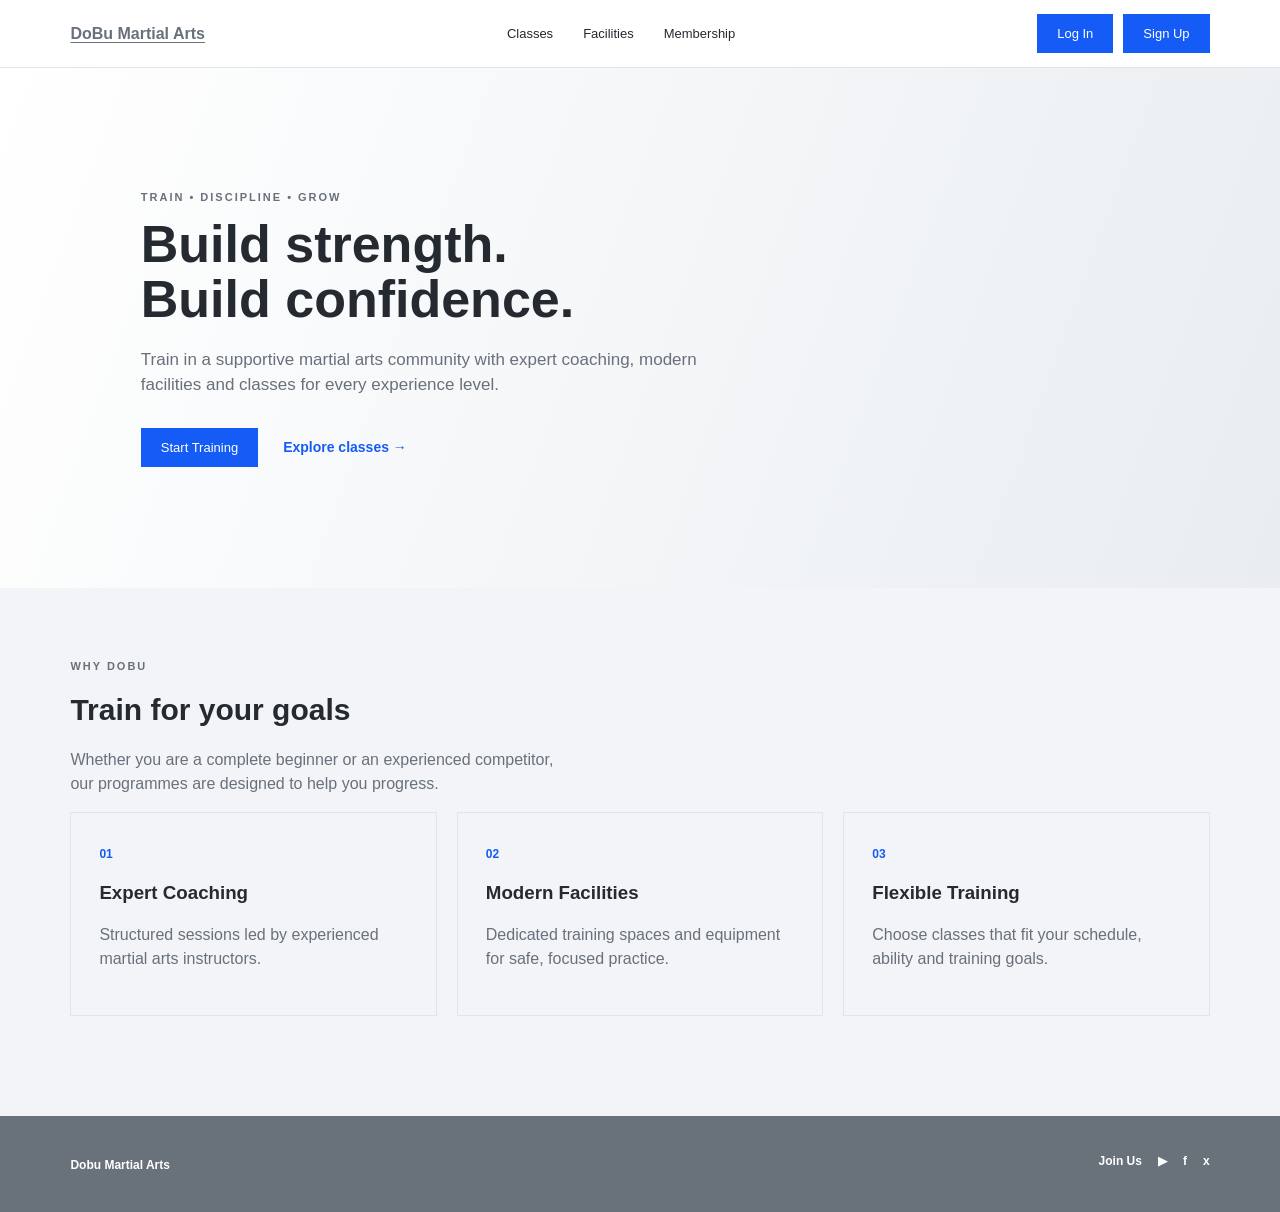
==== index.html @ 9a2881cd "Initial commit" ====
<!DOCTYPE html>
<html lang="en">

<head>
    <meta charset="UTF-8">
    <meta name="viewport" content="width=device-width, initial-scale=1.0">
    <title>Dobu Martial Arts</title>
    <link rel="stylesheet" href="style.css">
    <script src="script.js" defer></script>
</head>

<body>
    <header>
        <a class="brand" href="index.html">DoBu Martial Arts</a>
        <nav>
            <a href="classes.html">Classes</a>
            <a href="facilities.html">Facilities</a>
            <a href="membership.html">Membership</a>
        </nav>
        <div class=headerAccount>
            <a class="btn" href="login.html" id="login">Log In</a>
            <a class="btn" href="signup.html" id="signup">Sign Up</a>
            <a class="btnAccount" href=account.html id="account"> Account</a>
        </div>
    </header>
    <main>
        <section class="hero">
            <div>
                <p class="lightText"> TRAIN • DISCIPLINE • GROW </p>
                <h1>Build strength.<br>Build confidence.</h1>
                <p class="heroText">Train in a supportive martial arts community with expert coaching, modern facilities
                    and classes for every experience level.</p>
                <div class="heroBtn">
                    <a class="btn" href="signup.html">Start Training</a>
                    <a class="textLink" href="classes.html">Explore classes →</a>
                </div>
        </section>

        <section>
            <div class="sectionHeading">
                <div>
                    <p class="lightText">WHY DOBU</p>
                    <h2> Train for your goals</h2>
                </div>
            <p>Whether you are a complete beginner or an experienced competitor, our programmes are designed to help you
                progress.</p>
            </div>
            <div class="cardGrid three">
                <article class="infoCard"><span class="cardNumber">01</span>
                    <h3>Expert Coaching</h3>
                    <p>Structured sessions led by experienced martial arts instructors.</p>
                </article>
                <article class="infoCard"><span class="cardNumber">02</span>
                    <h3>Modern Facilities</h3>
                    <p>Dedicated training spaces and equipment for safe, focused practice.</p>
                </article>
                <article class="infoCard"><span class="cardNumber">03</span>
                    <h3>Flexible Training</h3>
                    <p>Choose classes that fit your schedule, ability and training goals.</p>
                </article>
            </div>
        </section>

    </main>
    <footer>
        <div class="footerLeft">
            <strong> Dobu Martial Arts</strong>
        </div>
        <div class="footerRight">
            <div class="socials">
                <strong>Join Us</strong>
                <a href="https://www.youtube.com">▶</a>
                <a href="https://www.facebook.com">f</a>
                <a href="https://www.x.com">x</a>
            </div>
        </div>
    </footer>
</body>

</html>
---- style.css ----
* {
    box-sizing: border-box;
}

:root {
    /* Primary */
    --color-primary: #145CF5;
    --color-primary-dark: #0D49C7;
    --color-primary-light: #EAF1FF;

    /* Backgrounds */
    --color-background: #F2F4F7;
    --color-surface: #FFFFFF;
    --color-surface-alt: #E9EDF1;

    /* Text */
    --color-text: #252A30;
    --color-text-secondary: #68717B;
    --color-text-light: #FFFFFF;

    /* Borders */
    --color-border: #E1E5E9;
    --color-border-dark: #C9CED4;

    /* Footer */
    --color-footer: #69717A;
    --color-footer-dark: #555D65;

}

html {
    scroll-behavior: smooth;
}

body {
    margin: 0;
    background: var(--color-background);
    color: var(--color-text);
    font-family: Arial, Helvetica, sans-serif;
    line-height: 1.5
}

header{
    height: 68px;
    background: var(--color-surface);
    border-bottom: 1px solid var(--color-border);
    display: flex;
    align-items: center;
    padding: 0 5.5%;
    gap: 32px;
    position: sticky;
    top: 0;
    z-index: 10;
}

header nav{
    display: flex;
    gap: 30px;
    margin: auto;
    font-size: 13px
}

header nav a , footer a{
    color: inherit;
    text-decoration: none
}

header nav a:hover, header nav a:active{
    font-weight: bold;
}

.headerAccount{
    display: flex;
    gap: 10px;
}

.btn{
    display: inline-block;
    border: 1px solid var(--color-primar);
    background: var(--color-primary);
    color: var(--color-text-light) !important;
    padding: 10px 20px;
    text-decoration: none;
    font-size: 13px;
    cursor: pointer;
}

.btn:hover {
    background: var(--color-primary-dark);
    border-color: var(--color-primary-dark);
    color: var(--color-text-light)
}

.btnAccount{
    background: inherit;
    color: var(--color-text);
    padding: 10px 20px;
    font-size: 16px;
    display:none;
}

.btnAccount:hover{
    text-decoration: underline;
}

.brand{
    font-weight: 700;
    color: var(--color-text-secondary);
    text-decoration: underline;
    text-underline-offset: 3px;
    white-space: nowrap
}

footer {
    background: var(--color-footer);
    color: var(--color-text-light);
    padding: 36px 5.5%;
    margin-top: 30px;

    display: flex;
    justify-content: space-between;
    align-items: flex-start;
}

.footerleft {
    border-right: 1px solid var(--color-footer-dark);
}

.footerright {
    display: flex;
    justify-content: space-between;
    align-items: flex-start;
    gap: 50px;
}

footer strong {
    font-size: 12px;
}

footer a {
    font-size: 12px;
}

.socials {
    display: flex;
    justify-content: space-between;
    align-items: flex-start;
    gap: 16px;
    font-weight: 700;
}

.socials a {
    display: inline;
    font-size: 12px;
}

.hero {
    margin: 0 !important;
    min-width: 100% !important;
    min-height: 520px;
    display: flex;
    align-items: center;
    padding: 80px 11%;
    background: linear-gradient(110deg, var(--color-surface) , var(--color-surface-alt))
}


.lightText {
    font-size: 11px;
    letter-spacing: 2px;
    font-weight: 700;
    color: var(--color-text-secondary);
    margin: 0 0 12px
}

.hero h1, .pageIntro h1 {
    font-size: 52px;
    line-height: 1.05;
    margin: 0 0 20px;
    color: var(--color-text)
}

.heroText {
    font-size: 17px;
    color: var(--color-text-secondary);
    max-width: 580px
}

.heroBtn{
    display: flex;
    align-items: center;
    gap: 25px;
    margin-top: 30px
}

.textLink {
    color: var(--color-primary);
    text-decoration: none;
    font-weight: 700;
    font-size: 14px
}

section , .page{
    padding: 70px 5.5%;
    max-width: 1280px;
    margin: auto;
}

.sectionHeading h2 {
    margin: 0;
    font-size: 30px
}
.sectionHeading p {
    max-width: 500px;
    color: var(--color-text-secondary)
}

.cardGrid {
    display: grid;
    gap: 20px
}

.cardGrid.three {
    grid-template-columns: repeat(3, 1fr)
}

.infoCard,.classCard,.facilityCard,.priceCard,.authCard,.instructorCard {
    background: var(--color-background);
    border: 1px solid var(--color-border);
}

.infoCard {
    padding: 28px
}

.infoCard h3{
    margin: 14px 0 8px
}

.infoCard p,
.classCard p,
.facilityCard p,
.priceCard p {
    color: var(--color-text-secondary)
}

.cardNumber {
    color: var(--color-primary);
    font-weight: 700;
    font-size: 12px;
}

.pageIntro h1{
    font-size:42px;
}

.pageIntro P:last-child {
    color: var(--color-text-secondary);
}

.classStrip {
    display: grid;
    grid-template-columns: repeat(4, 1fr);
    gap: 8px;
    margin-bottom: 75px
}

.classCard {
    display:flexbox;
    padding: 22px 14px;
    min-height: 185px
}

.classIcon {
    font-size: 28px;
    margin-bottom: 15px
}

.classCard h3 {
    font-size: 17px;
    margin: 0 0 10px
}

.classCard a {
    font-size: 12px;
    color: var(--color-primary);
    text-decoration: none;
    font-weight: 700;
    margin-top: auto;
}

.timetableSection{
    max-width: 1000px;
    margin: auto
}

.centered {
    text-align: center;
    display: block
}

.centered p {
    margin: 10px auto 30px
}

.tableWrap {
    overflow-x: auto;
    background: var(--color-background);
    border: 1px solid var(--color-border);
}

.tableWrap table {
    width: 100%;
    border-collapse: collapse;
    min-width: 700px
}

.tableWrap th,.tableWrap td{
    padding: 17px;
    border-bottom: 1px solid var(--color-border);
    border-right: 1px solid var(--color-border);
    text-align: center;
    font-size: 13px;
}

.tableWrap thead th{
    background: var(--color-border-dark)
}

.tableWrap tbody th{
    text-align: left;
}

.tableWrap small{
    color: var(--color-text-secondary)
}

.facilityGrid {
    display: grid;
    grid-template-columns: 1fr 1fr;
    gap: 36px 20px
}

.facilityCard {
    display: grid;
    grid-template-columns: 1fr;
    overflow: hidden;
    border-color: var(--color-border-dark);
    border-width: 3px;
}

.facilityImage{
    height: 230px;
    width: 100%;
    display: flex;
    align-items: center;
    justify-content: center;
    font-weight: 700;
    letter-spacing: 2px;
    color: var(--color-background);
    background: var(--color-footer);
    object-fit:cover;

}

.facilityCard div:last-child {
    padding: 24px;
}

.facilityCard h2{
    margin:  0 0 0px;
}

.pricingGrid {
    display: grid;
    grid-template-columns: repeat(3, 1fr);
    gap: 20px
}

.priceCard {
    padding: 32px
}

.priceCard:hover {
    border: 2px solid var(--color-primary)
}

.priceCard h2 {
    font-size: 34px;
    margin: 8px 0
}

.priceCard h2 span{
    font-size: 13px;
    color: var(--color-text-secondary);
    font-weight: 400
}

.priceCard ul , .instructorDetails ul{
    padding-left: 20px;
    min-height: 115px;
}

.priceCard li , .instructorDetails li{
    margin: 9px 0
}

.authPage{
    min-height: calc(100vh - 68px);
    display: flex;
    justify-content: center;
    align-items: center;
    padding: 50px 20px
}

.authCard{
    width: min(440px, 100%);
    padding: 35px
}

.authCard h1{
    margin-top: 0px;
}

.authCard label{
    display: block;
    font-size: 13px;
    font-weight: 700;
    margin: 18px 0
}

.authCard input, .authCard select{
    width: 100%;
    display: block;
    margin-top: 7px;
    padding: 12px;
    border: 1px solid var(--color-border);
    background: var(--color-background);
    font: inherit

}

.authCard .bth{
    width: 100%;
    margin-top: 10px;
}

.authNote{
    text-align: center;
    font-size: 13px;
    color: var(--color-text-secondary);
}

.authNote a {
    color: var(--color-primary)
}

.instructorsSection{
    margin-top: 80px;
    padding-top: 70px;
    border-top: 1px solid var(--color-border);
}

.instructorGrid{
    display: grid;
    grid-template-columns: repeat(1, 1fr);
    gap: 20px;
}

.instructorCard{
    display: flex;
    align-items: center;
    min-height: 220px;

}

.instructorImage{
    width: 100%;
    max-width: 300px;
    height: 300px;
    object-fit: cover;
    border-radius: 10px;
    display: block;
    margin: 0 auto 15px;
}
.instructor{
    width: 40%;
    text-align: center;
}

.instructor span{
    display: block;
    font-weight: 600;

}
.instructorInfo{
    flex: 1;
    padding:24;
}

.instructorRole{
    margin: 0 0 6px;
    color: var(--color-primary);
    font-size: 10px;
    font-weight: 700;
    letter-spacing: 1.5px;
}

.instructorInfo h3{
    margin: 0 0 10px;
    font-size: 21px;
}

.instructorInfo p {
    margin: 0 0 18px;
    color: var(--color-text-secondary);
    font-size: 13px;
}

.instructorDetails{
    display: flex;
    flex-wrap: wrap;
    gap: 8px;
}

.accountHeader{
    margin-bottom: 40px
}

.accountHeader h1 {
    margin: 5px 0 10px;
    font-size: 38px;
}

.accountHeader p:last-child {
    color: var(--color-text-secondary);
    margin: 0;
}

.sectionLable,
.cardLabel {
    color: var(--color-primary);
    font-size: 10px;
    font-weight: 700;
    letter-spacing: 1.5px;
}

.accountGrid {
    display: grid;
    grid-template-columns: repeat(2, 1fr);
    gap: 20px;
}

.accountCard, .memberCard{
    background: var(--color-surface);
    border: 1px solid var(--color-border);
    padding: 25px;

}

.memberCard > div:last-child {
    margin-top: auto;
}

.accountCardHeader {
    display: flex;
    justify-content: space-between;
    align-items: flex-start;
    margin-bottom: 25px;
}

.accountCardHeader h2 {
    margin: 5px 0 0;
    font-size: 21px;
}

.accountCardHeader .cardLabel {
    margin: 0;
}

.accountDetails {
    display: grid;
    gap: 18px;
}

.accountDetails div {
    display: flex;
    flex-direction: column;
    gap: 5px;
}

.accountDetails span,
.membershipInfo span {
    color: var(--color-text-secondary);
    font-size: 12px;
}

.accountDetails strong {
    font-size: 14px;
}

.statusBadge {
    background: var(--color-background);
    color: var(--color-primary);
    font-size: 11px;
    font-weight: 700;
}


@media(max-width:850px){
    header {
        padding: 0 4%;
        gap: 14px
    }
    header nav{
        gap: 12px
    }
    .cardGrid.three , .pricingGrid , .facilityGrid{
        grid-template-columns: 1fr
    }
    .classStrip{
        grid-template-columns: repeat(2, 1fr);
    }
    .hero h1 {
        font: size 42px;;
    }
    .sectionHeading{
        display:block
    }
    .priceCard.featured{
        transform:none
    }

    .instructorCard {
        flex-direction: column;
        gap: 20px;
    }

    .instructor {
        width: 100%;
        border-bottom: var(--color-border-dark);
    }

    .instructorInfo {
        
        width: 100%;
        text-align: center;
    }
    .instructorDetails{
        display: inline-block;
        text-align: left;
        padding-left: 20px;
    }
}

@media(max-width:600px){

    header{
        height: auto;
        min-height: 68px;
        padding: 12px 5%;
        display: flex;
        flex-wrap: wrap;
        gap: 12px;
    }

    header nav {
        order: 3;
        width: 100%;
        margin: 0;
        padding-top: 8px;

        display: flex;
        justify-content: center;
        gap: 25px;

        border-top: 1px solid var(--color-border);

    }
    .brand{
        font-size: 14px;
    }
    .headerAccount{
        margin-left: auto;
        gap: 6px;
    }

    .headerAccount .btn {
        padding: 8px 12px;
        font-size: 12px;

    }

    header nav a{
        font-size: 12px;
    }

    .hero{
        padding: 65px 7%;
    }

    .hero h1{
        font-size: 38px
    }

    .page{
        padding: 50px 5%;
    }

    .pageIntro h1{
        font-size: 34px
    }

    .classStrip{
        grid-template-columns: 1fr
    }

    .facilityImage{
        height:190px
    }
}
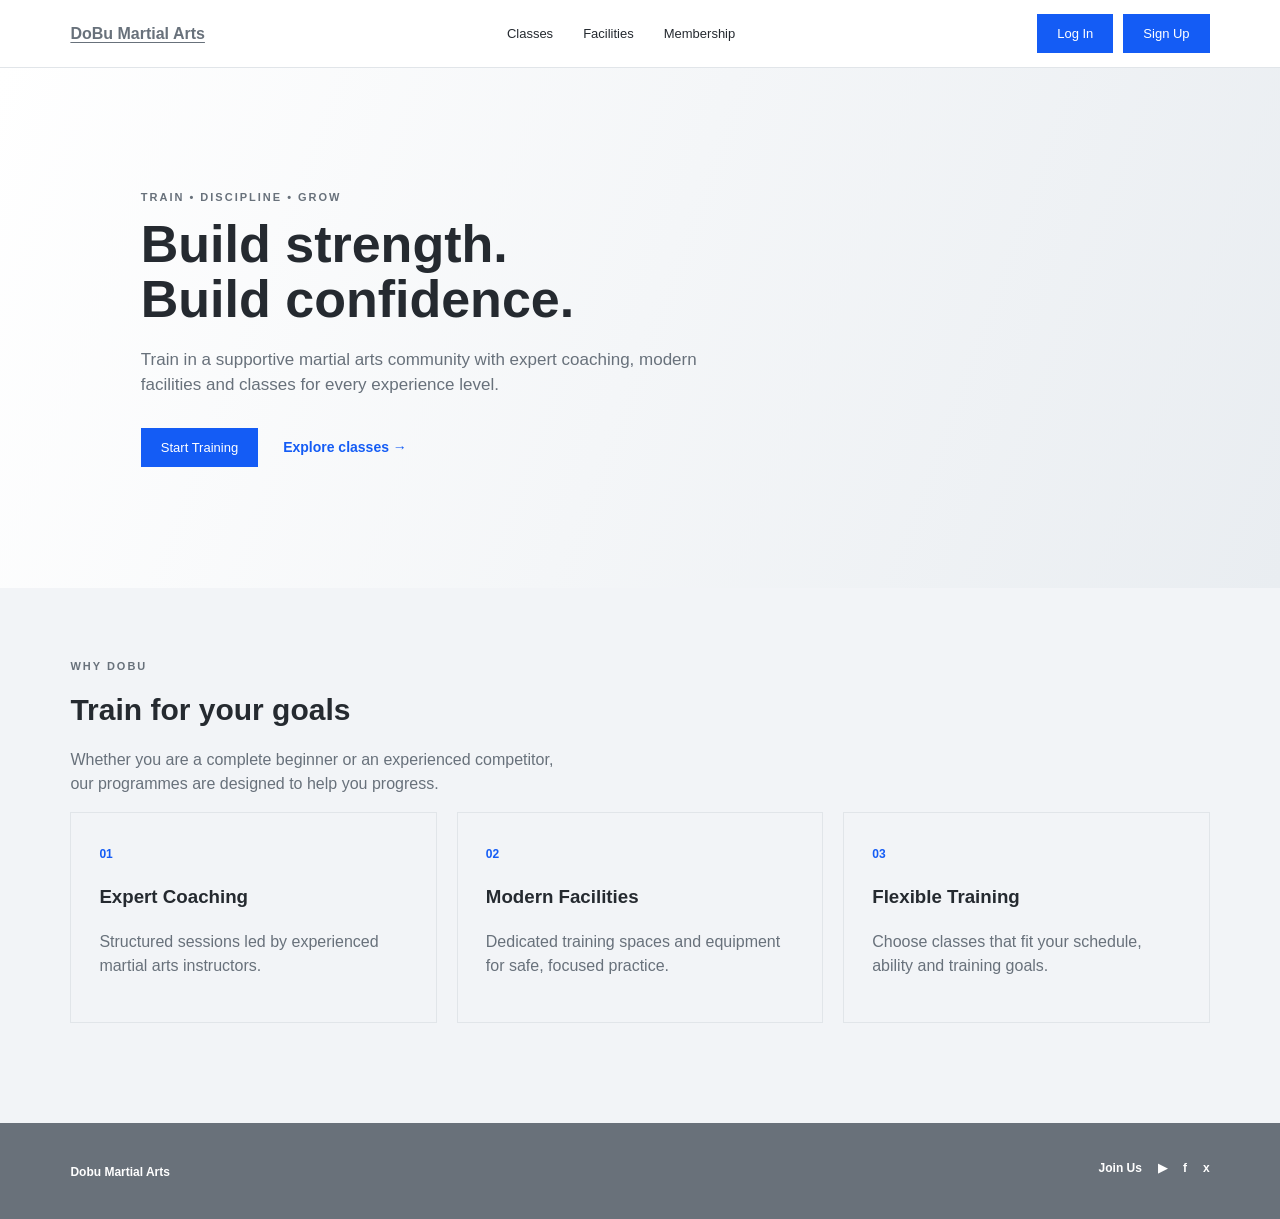
==== commit bf979eab: "Validation Update" ====
--- a/index.html
+++ b/index.html
@@ -34,6 +34,7 @@
                     <a class="btn" href="signup.html">Start Training</a>
                     <a class="textLink" href="classes.html">Explore classes →</a>
                 </div>
+            </div>
         </section>
 
         <section>
--- a/style.css
+++ b/style.css
@@ -85,9 +85,19 @@
     cursor: pointer;
 }
 
+.dangerButton{
+    display: inline-block;
+    border: 1px solid var(--color-border-dark);
+    background: none;
+    color: var(--color-text-secondary) !important;
+    padding: 10px 20px;
+    text-decoration: none;
+    font-size: 13px;
+    cursor: pointer;
+}
+
 .btn:hover {
     background: var(--color-primary-dark);
-    border-color: var(--color-primary-dark);
     color: var(--color-text-light)
 }
 
@@ -233,7 +243,7 @@
     padding: 28px
 }
 
-.infoCard h3{
+.infoCard h2{
     margin: 14px 0 8px
 }
 
@@ -266,7 +276,6 @@
 }
 
 .classCard {
-    display:flexbox;
     padding: 22px 14px;
     min-height: 185px
 }
@@ -276,7 +285,7 @@
     margin-bottom: 15px
 }
 
-.classCard h3 {
+.classCard h2 {
     font-size: 17px;
     margin: 0 0 10px
 }
@@ -374,11 +383,17 @@
 .pricingGrid {
     display: grid;
     grid-template-columns: repeat(3, 1fr);
-    gap: 20px
+    gap: 24px
 }
 
 .priceCard {
-    padding: 32px
+    padding: 32px;
+    display: flex;
+    flex-direction: column;
+}
+
+.priceCard .btn{
+    margin-top: auto;
 }
 
 .priceCard:hover {
@@ -495,7 +510,7 @@
 }
 .instructorInfo{
     flex: 1;
-    padding:24;
+    padding:24px;
 }
 
 .instructorRole{
@@ -506,7 +521,7 @@
     letter-spacing: 1.5px;
 }
 
-.instructorInfo h3{
+.instructorInfo h2{
     margin: 0 0 10px;
     font-size: 21px;
 }
@@ -606,6 +621,10 @@
     font-weight: 700;
 }
 
+#dangerButton{
+
+}
+
 
 @media(max-width:850px){
     header {
@@ -622,7 +641,7 @@
         grid-template-columns: repeat(2, 1fr);
     }
     .hero h1 {
-        font: size 42px;;
+        font-size: 42px;
     }
     .sectionHeading{
         display:block
@@ -651,6 +670,7 @@
         text-align: left;
         padding-left: 20px;
     }
+
 }
 
 @media(max-width:600px){
@@ -718,4 +738,4 @@
     .facilityImage{
         height:190px
     }
-}+}
